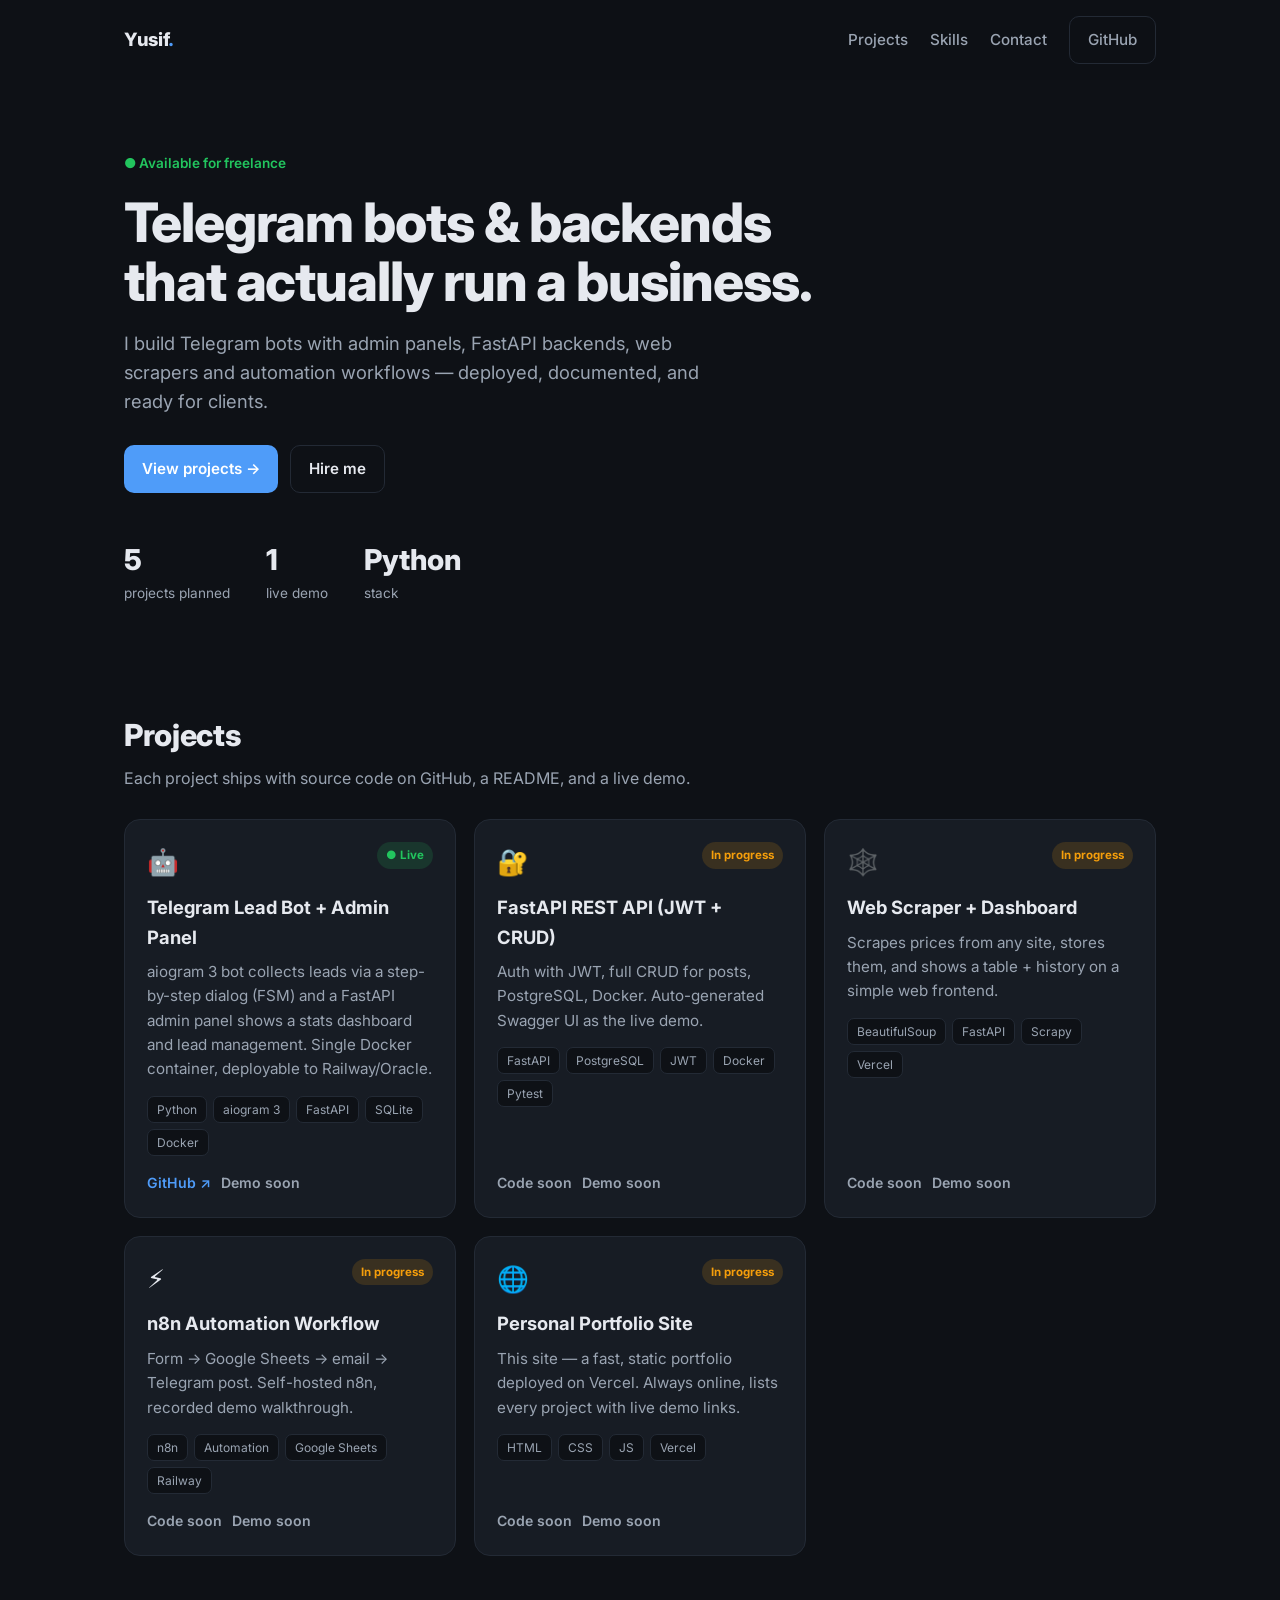
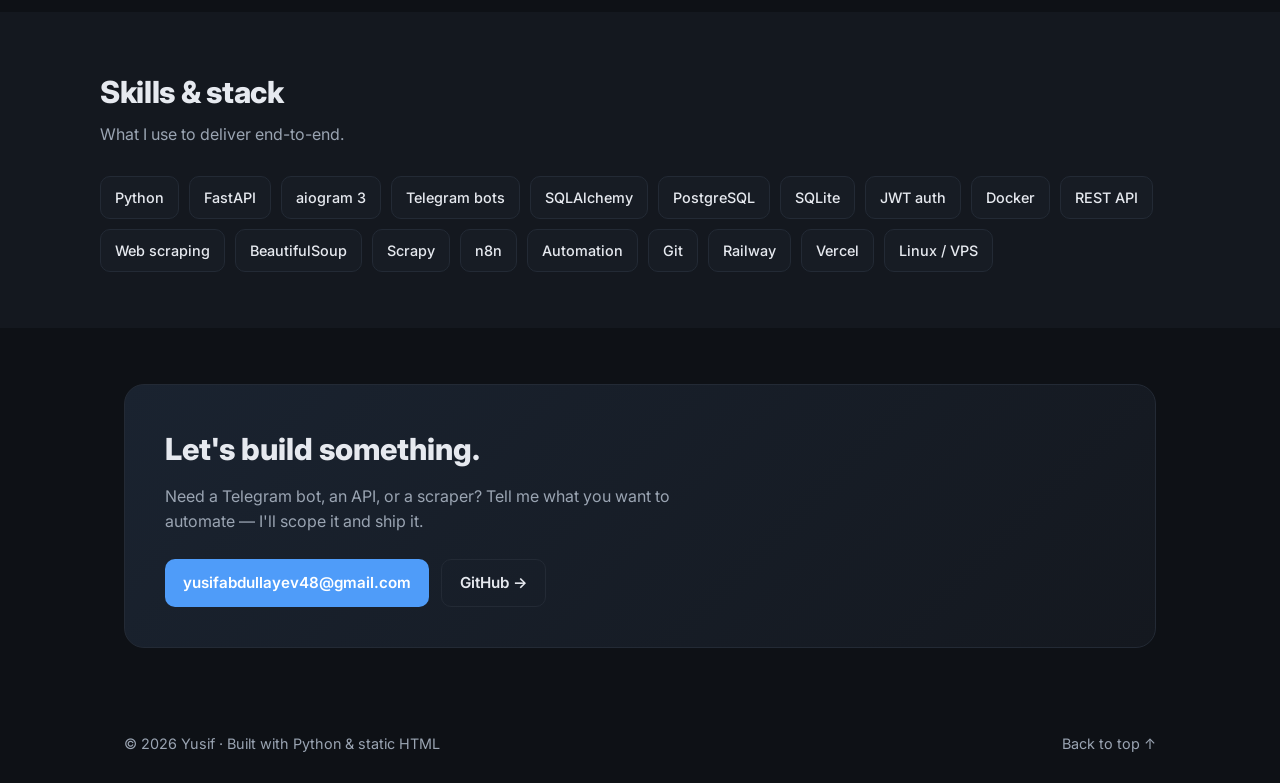
==== index.html @ ccfe53ab "Initial portfolio site — static, Vercel-ready Single-page dark portfolio: hero, projects grid, skill" ====
<!doctype html>
<html lang="ru">
<head>
  <meta charset="utf-8">
  <meta name="viewport" content="width=device-width, initial-scale=1">
  <meta name="description" content="Portfolio — Telegram bots, FastAPI backends, web scrapers, automation. Python developer for hire.">
  <title>Yusif — Python Developer</title>
  <link rel="preconnect" href="https://fonts.googleapis.com">
  <link href="https://fonts.googleapis.com/css2?family=Inter:wght@400;500;600;700;800&display=swap" rel="stylesheet">
  <link rel="stylesheet" href="style.css">
</head>
<body>
  <header class="nav" id="top">
    <a class="nav__brand" href="#top">Yusif<span>.</span></a>
    <nav class="nav__links">
      <a href="#projects">Projects</a>
      <a href="#skills">Skills</a>
      <a href="#contact">Contact</a>
      <a class="btn btn--ghost" href="https://github.com/yusizer" target="_blank" rel="noopener">GitHub</a>
    </nav>
  </header>

  <section class="hero">
    <div class="hero__inner">
      <span class="hero__badge">● Available for freelance</span>
      <h1>Telegram bots &amp; backends<br>that actually run a business.</h1>
      <p class="hero__lead">
        I build Telegram bots with admin panels, FastAPI backends, web scrapers
        and automation workflows — deployed, documented, and ready for clients.
      </p>
      <div class="hero__cta">
        <a class="btn btn--primary" href="#projects">View projects →</a>
        <a class="btn btn--ghost" href="#contact">Hire me</a>
      </div>
      <div class="hero__stats">
        <div><strong id="stat-projects">5</strong><span>projects planned</span></div>
        <div><strong id="stat-live">1</strong><span>live demo</span></div>
        <div><strong>Python</strong><span>stack</span></div>
      </div>
    </div>
  </section>

  <section class="section" id="projects">
    <div class="section__head">
      <h2>Projects</h2>
      <p>Each project ships with source code on GitHub, a README, and a live demo.</p>
    </div>
    <div class="grid" id="project-grid"><!-- rendered by script.js --></div>
  </section>

  <section class="section section--alt" id="skills">
    <div class="section__head">
      <h2>Skills &amp; stack</h2>
      <p>What I use to deliver end-to-end.</p>
    </div>
    <div class="chips" id="skill-chips"></div>
  </section>

  <section class="section" id="contact">
    <div class="contact">
      <h2>Let's build something.</h2>
      <p>Need a Telegram bot, an API, or a scraper? Tell me what you want to automate — I'll scope it and ship it.</p>
      <div class="contact__links">
        <a class="btn btn--primary" href="mailto:yusifabdullayev48@gmail.com">yusifabdullayev48@gmail.com</a>
        <a class="btn btn--ghost" href="https://github.com/yusizer" target="_blank" rel="noopener">GitHub →</a>
      </div>
    </div>
  </section>

  <footer class="footer">
    <span>© <span id="year"></span> Yusif · Built with Python &amp; static HTML</span>
    <a href="#top">Back to top ↑</a>
  </footer>

  <script src="script.js"></script>
</body>
</html>
---- style.css ----
:root {
  --bg: #0e1116;
  --bg-alt: #14181f;
  --card: #171c24;
  --border: #232a35;
  --text: #e6e9ef;
  --muted: #9aa4b2;
  --accent: #4f9cf9;
  --accent-2: #22c55e;
  --warn: #f59e0b;
  --radius: 16px;
  --maxw: 1080px;
}

* { box-sizing: border-box; }

html { scroll-behavior: smooth; }

body {
  margin: 0;
  font-family: "Inter", system-ui, -apple-system, "Segoe UI", sans-serif;
  background: var(--bg);
  color: var(--text);
  line-height: 1.6;
  -webkit-font-smoothing: antialiased;
}

a { color: inherit; text-decoration: none; }

/* ---------- Nav ---------- */
.nav {
  position: sticky; top: 0; z-index: 10;
  display: flex; align-items: center; justify-content: space-between;
  padding: 16px 24px;
  max-width: var(--maxw); margin: 0 auto;
  background: rgba(14, 17, 22, 0.8);
  backdrop-filter: blur(10px);
}
.nav__brand { font-weight: 800; font-size: 1.15rem; letter-spacing: -.02em; }
.nav__brand span { color: var(--accent); }
.nav__links { display: flex; align-items: center; gap: 22px; }
.nav__links a { color: var(--muted); font-size: .95rem; font-weight: 500; }
.nav__links a:hover { color: var(--text); }
@media (max-width: 640px) {
  .nav__links a:not(.btn) { display: none; }
}

/* ---------- Buttons ---------- */
.btn {
  display: inline-flex; align-items: center; gap: 8px;
  padding: 11px 18px; border-radius: 10px; font-weight: 600; font-size: .95rem;
  transition: transform .12s ease, background .2s ease, border-color .2s ease;
}
.btn--primary { background: var(--accent); color: #fff; }
.btn--primary:hover { background: #3b8ae6; transform: translateY(-1px); }
.btn--ghost { border: 1px solid var(--border); color: var(--text); }
.btn--ghost:hover { border-color: var(--accent); }

/* ---------- Hero ---------- */
.hero { padding: 70px 24px 50px; max-width: var(--maxw); margin: 0 auto; }
.hero__badge {
  display: inline-block; font-size: .85rem; color: var(--accent-2);
  font-weight: 600; margin-bottom: 18px;
}
.hero h1 {
  font-size: clamp(2rem, 6vw, 3.4rem); font-weight: 800;
  line-height: 1.08; letter-spacing: -.02em; margin: 0 0 18px;
}
.hero__lead { font-size: 1.15rem; color: var(--muted); max-width: 620px; margin: 0 0 28px; }
.hero__cta { display: flex; gap: 12px; flex-wrap: wrap; margin-bottom: 44px; }
.hero__stats { display: flex; gap: 36px; flex-wrap: wrap; }
.hero__stats div { display: flex; flex-direction: column; }
.hero__stats strong { font-size: 1.8rem; font-weight: 800; }
.hero__stats span { color: var(--muted); font-size: .85rem; }

/* ---------- Sections ---------- */
.section { padding: 56px 24px; max-width: var(--maxw); margin: 0 auto; }
.section--alt { background: var(--bg-alt); max-width: none; }
.section--alt > * { max-width: var(--maxw); margin-left: auto; margin-right: auto; }
.section__head { margin-bottom: 28px; }
.section__head h2 { font-size: 1.9rem; font-weight: 800; margin: 0 0 6px; letter-spacing: -.01em; }
.section__head p { color: var(--muted); margin: 0; }

/* ---------- Project grid ---------- */
.grid { display: grid; grid-template-columns: repeat(auto-fill, minmax(320px, 1fr)); gap: 18px; }
.card {
  background: var(--card); border: 1px solid var(--border); border-radius: var(--radius);
  padding: 22px; display: flex; flex-direction: column; transition: border-color .2s, transform .15s;
}
.card:hover { border-color: #2f3a4a; transform: translateY(-2px); }
.card__top { display: flex; justify-content: space-between; align-items: flex-start; gap: 12px; margin-bottom: 10px; }
.card__emoji { font-size: 1.6rem; }
.badge {
  font-size: .72rem; font-weight: 700; padding: 4px 9px; border-radius: 999px; white-space: nowrap;
}
.badge--live { background: rgba(34,197,94,.15); color: var(--accent-2); }
.badge--wip { background: rgba(245,158,11,.15); color: var(--warn); }
.card h3 { margin: 0 0 8px; font-size: 1.15rem; font-weight: 700; }
.card p { color: var(--muted); font-size: .95rem; margin: 0 0 14px; }
.tags { display: flex; flex-wrap: wrap; gap: 6px; margin-bottom: 16px; }
.tag {
  font-size: .75rem; color: var(--muted); background: #0e1116;
  border: 1px solid var(--border); padding: 3px 9px; border-radius: 7px;
}
.card__links { margin-top: auto; display: flex; gap: 10px; flex-wrap: wrap; }
.card__links a { font-size: .88rem; font-weight: 600; }
.card__links a.muted { color: var(--muted); cursor: default; }
.card__links a.link--accent { color: var(--accent); }
.card__links a.link--accent:hover { color: #3b8ae6; }

/* ---------- Skills chips ---------- */
.chips { display: flex; flex-wrap: wrap; gap: 10px; }
.chip {
  font-size: .9rem; font-weight: 500; color: var(--text);
  background: var(--card); border: 1px solid var(--border);
  padding: 9px 14px; border-radius: 10px;
}

/* ---------- Contact ---------- */
.contact {
  background: linear-gradient(135deg, #1a2330, #14181f);
  border: 1px solid var(--border); border-radius: 20px;
  padding: 40px;
}
.contact h2 { font-size: 1.9rem; font-weight: 800; margin: 0 0 10px; }
.contact p { color: var(--muted); margin: 0 0 24px; max-width: 520px; }
.contact__links { display: flex; gap: 12px; flex-wrap: wrap; }

/* ---------- Footer ---------- */
.footer {
  max-width: var(--maxw); margin: 0 auto;
  padding: 28px 24px; display: flex; justify-content: space-between;
  color: var(--muted); font-size: .9rem; flex-wrap: wrap; gap: 10px;
}
.footer a:hover { color: var(--text); }
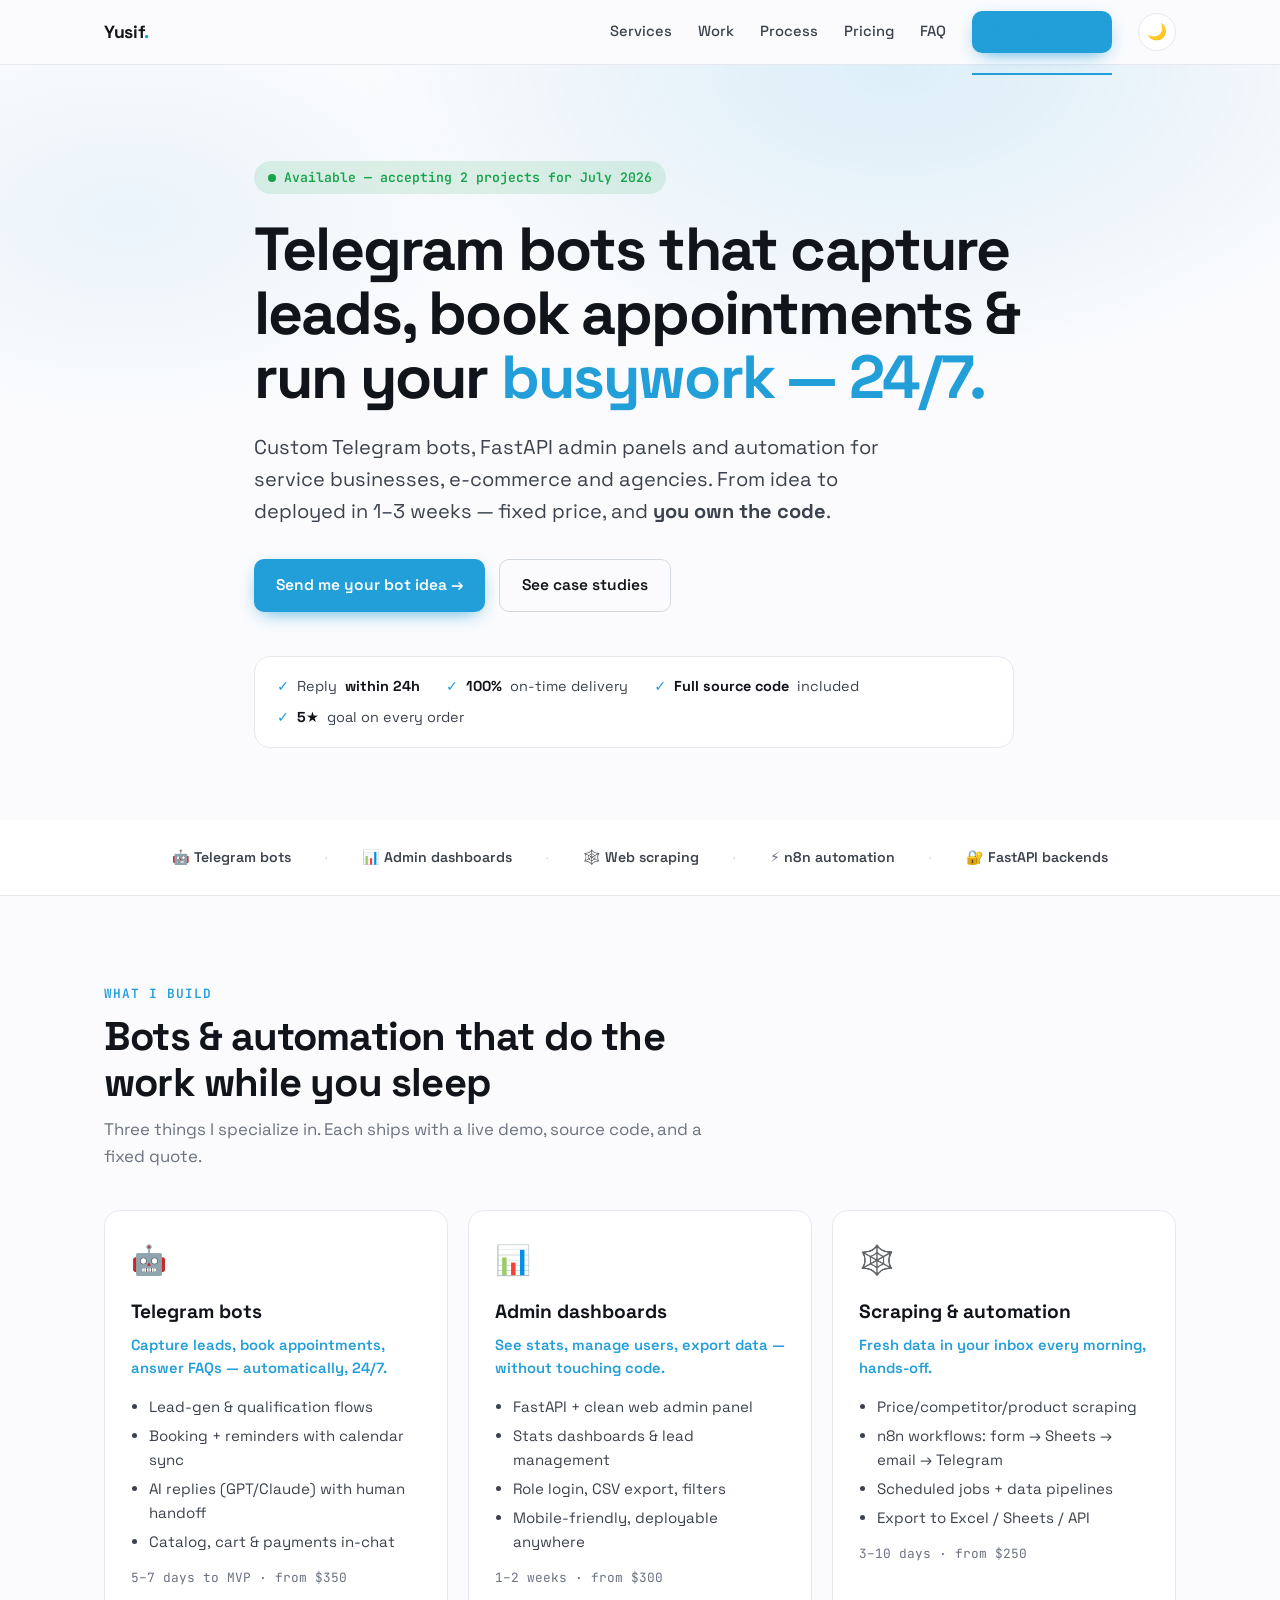
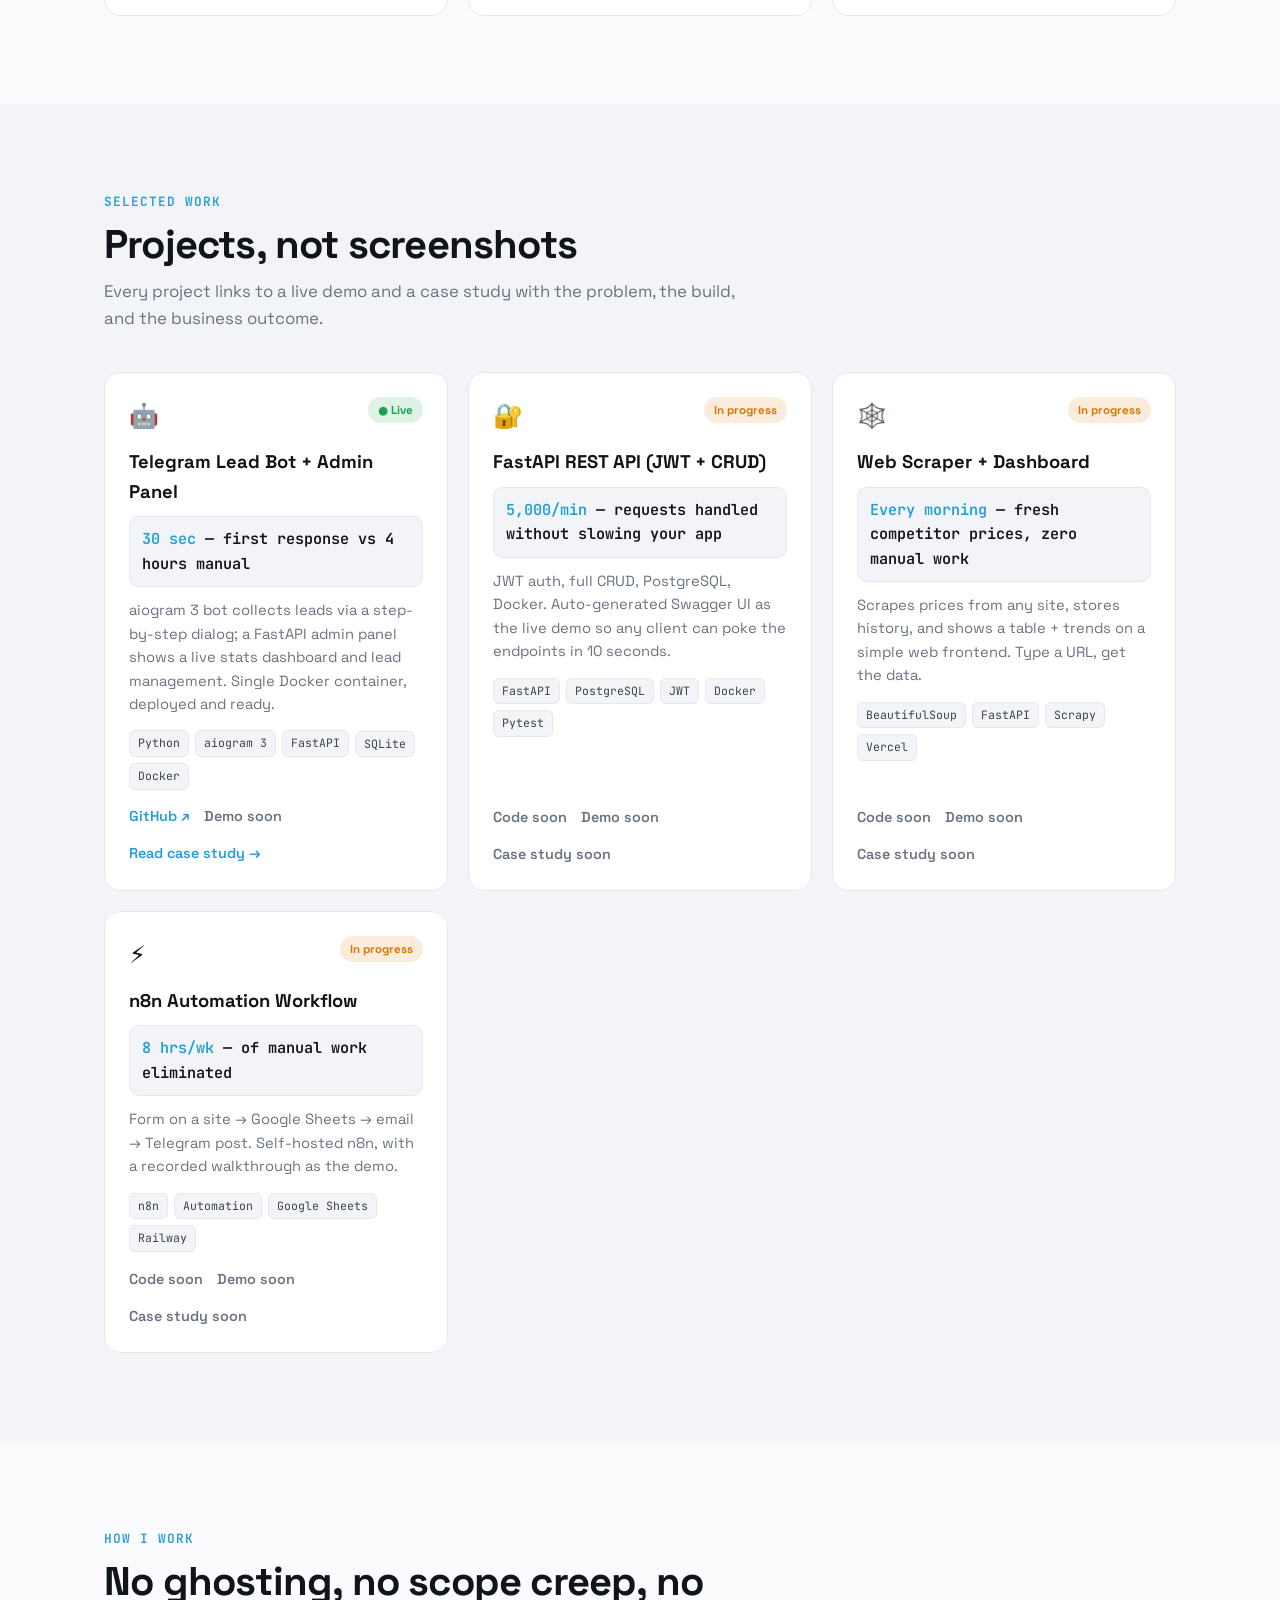
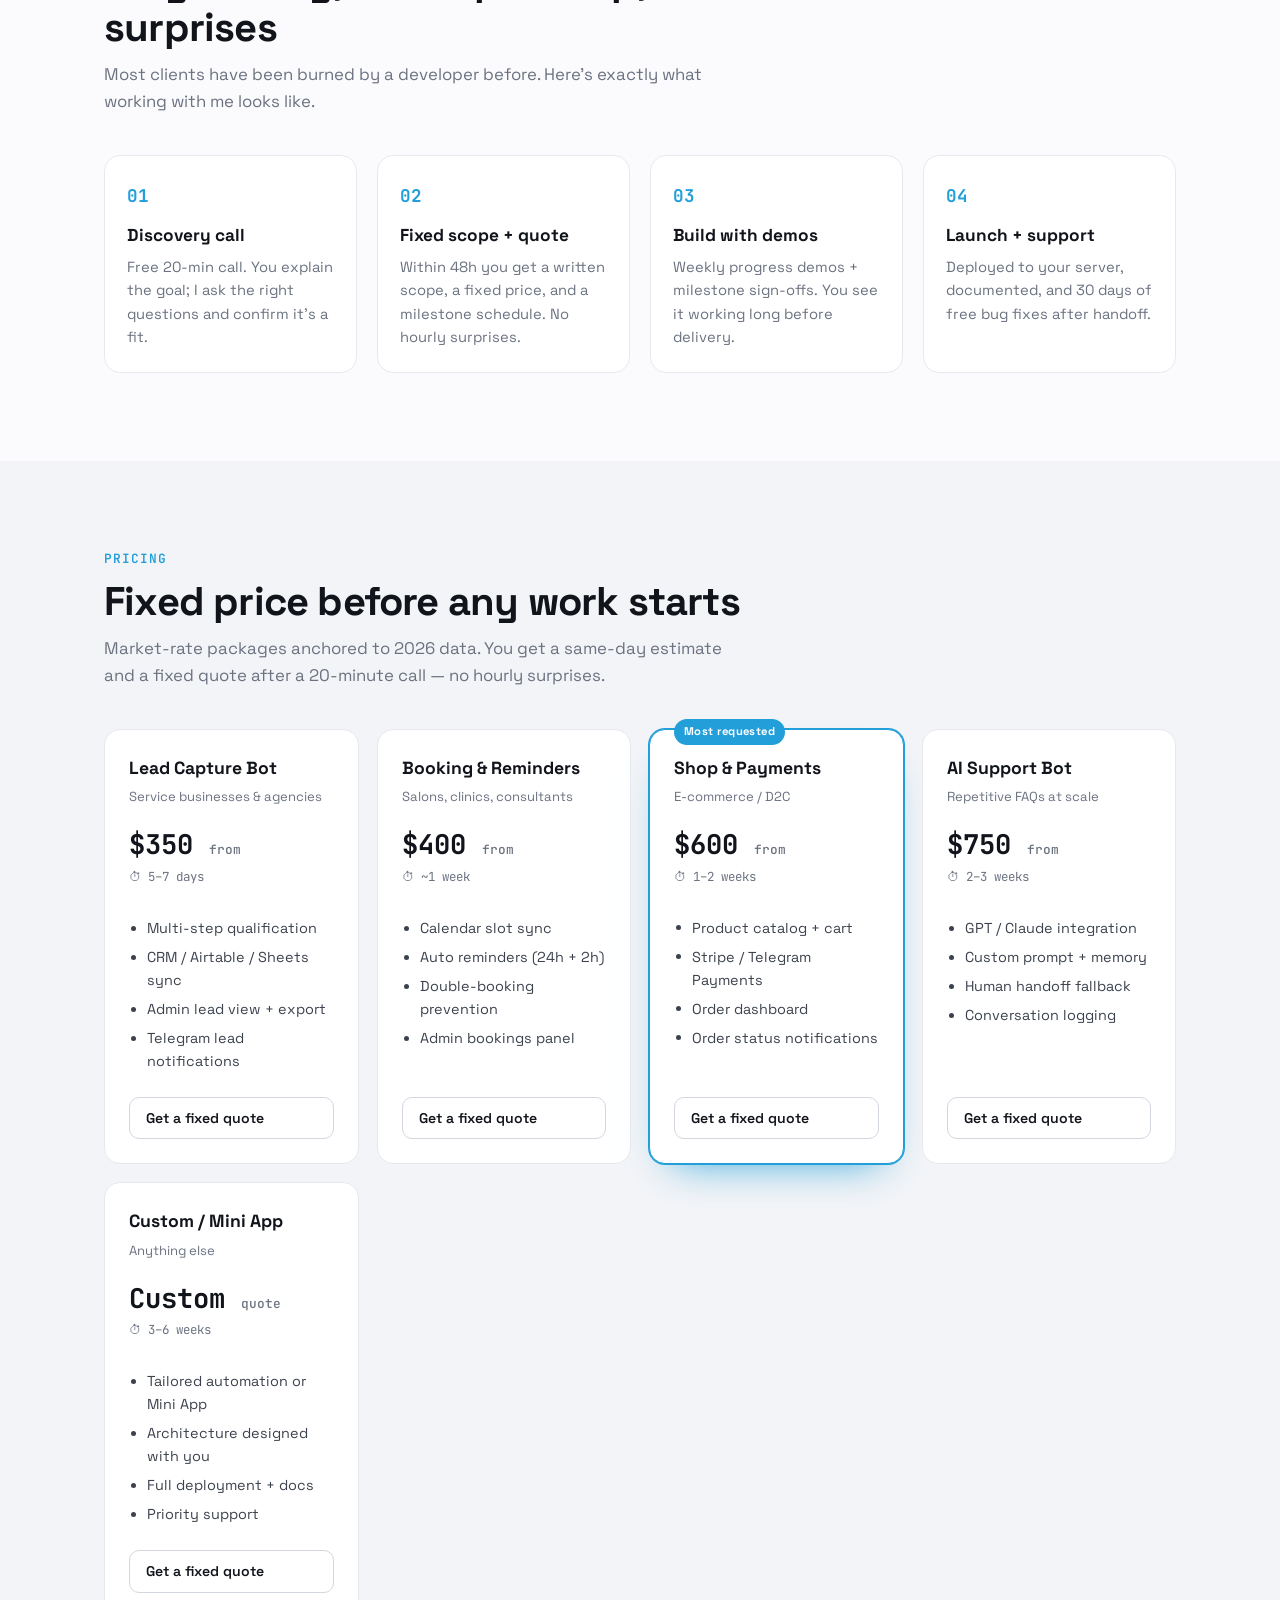
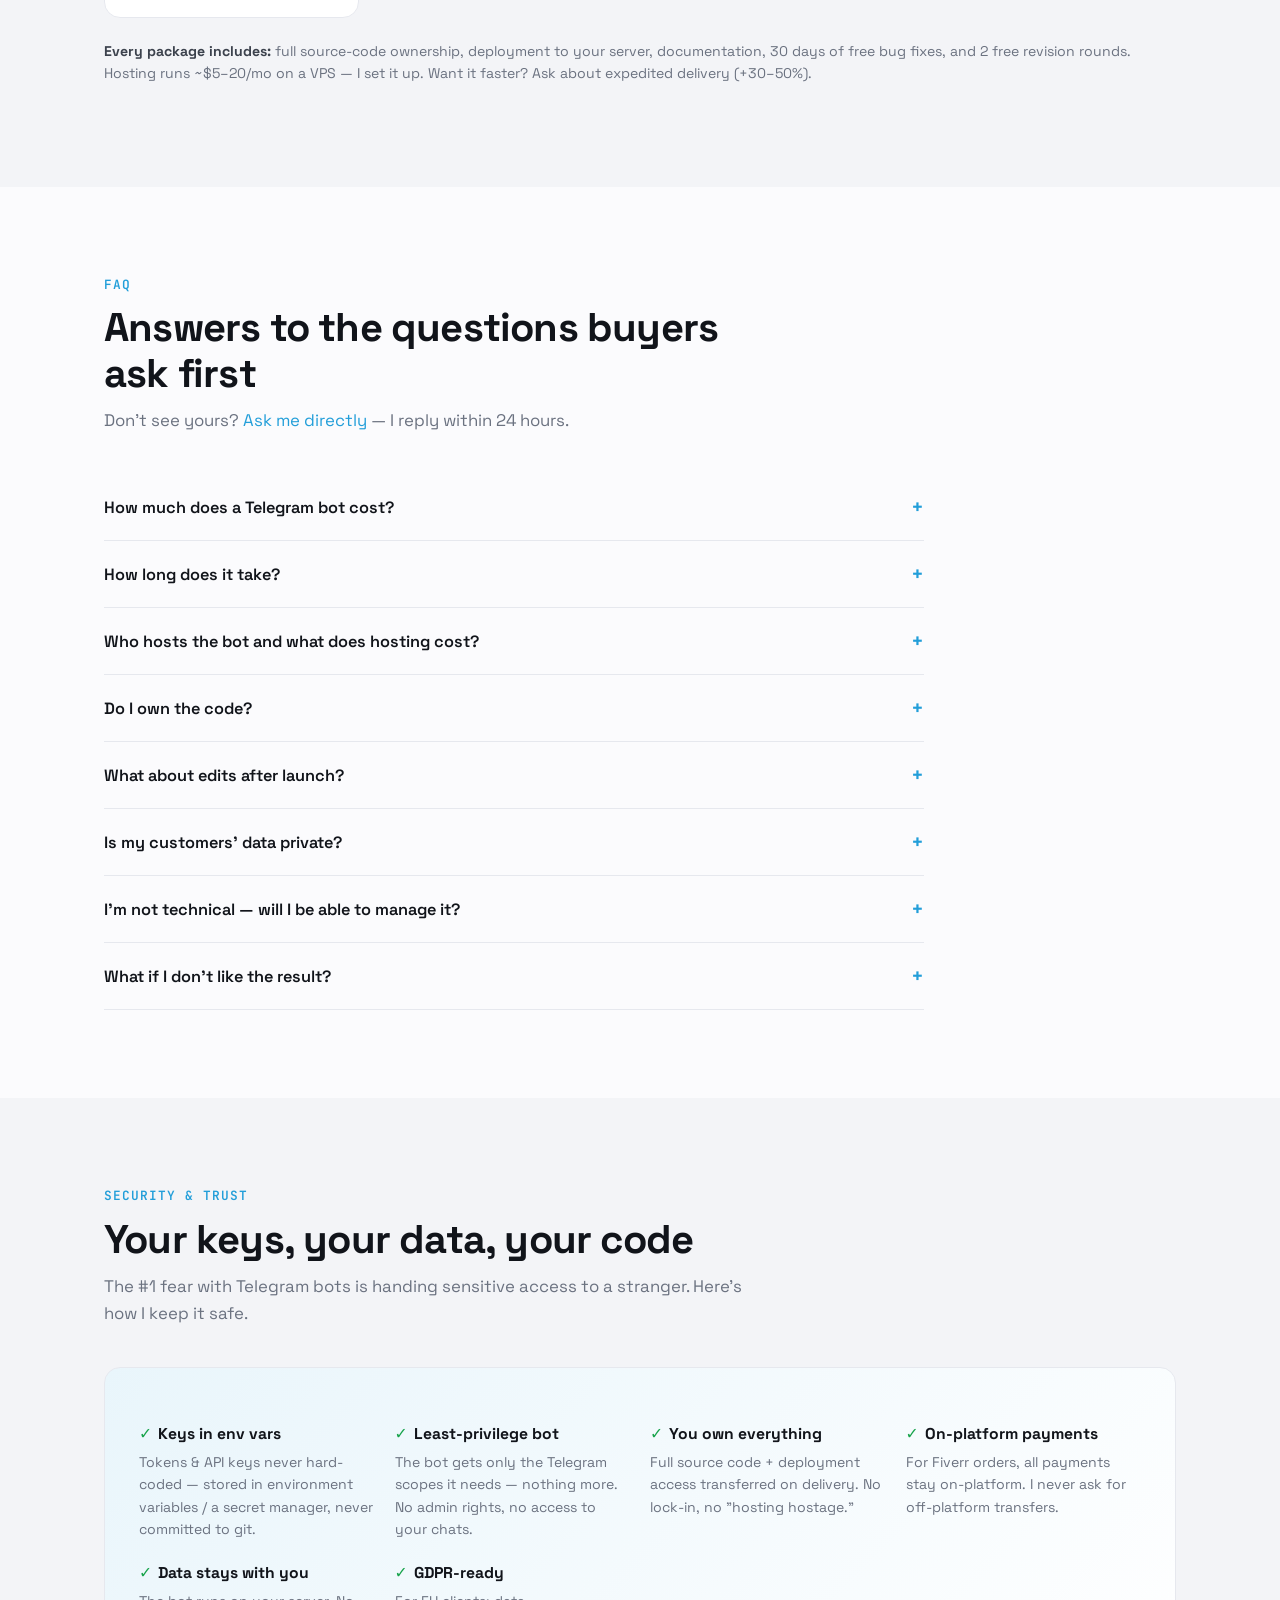
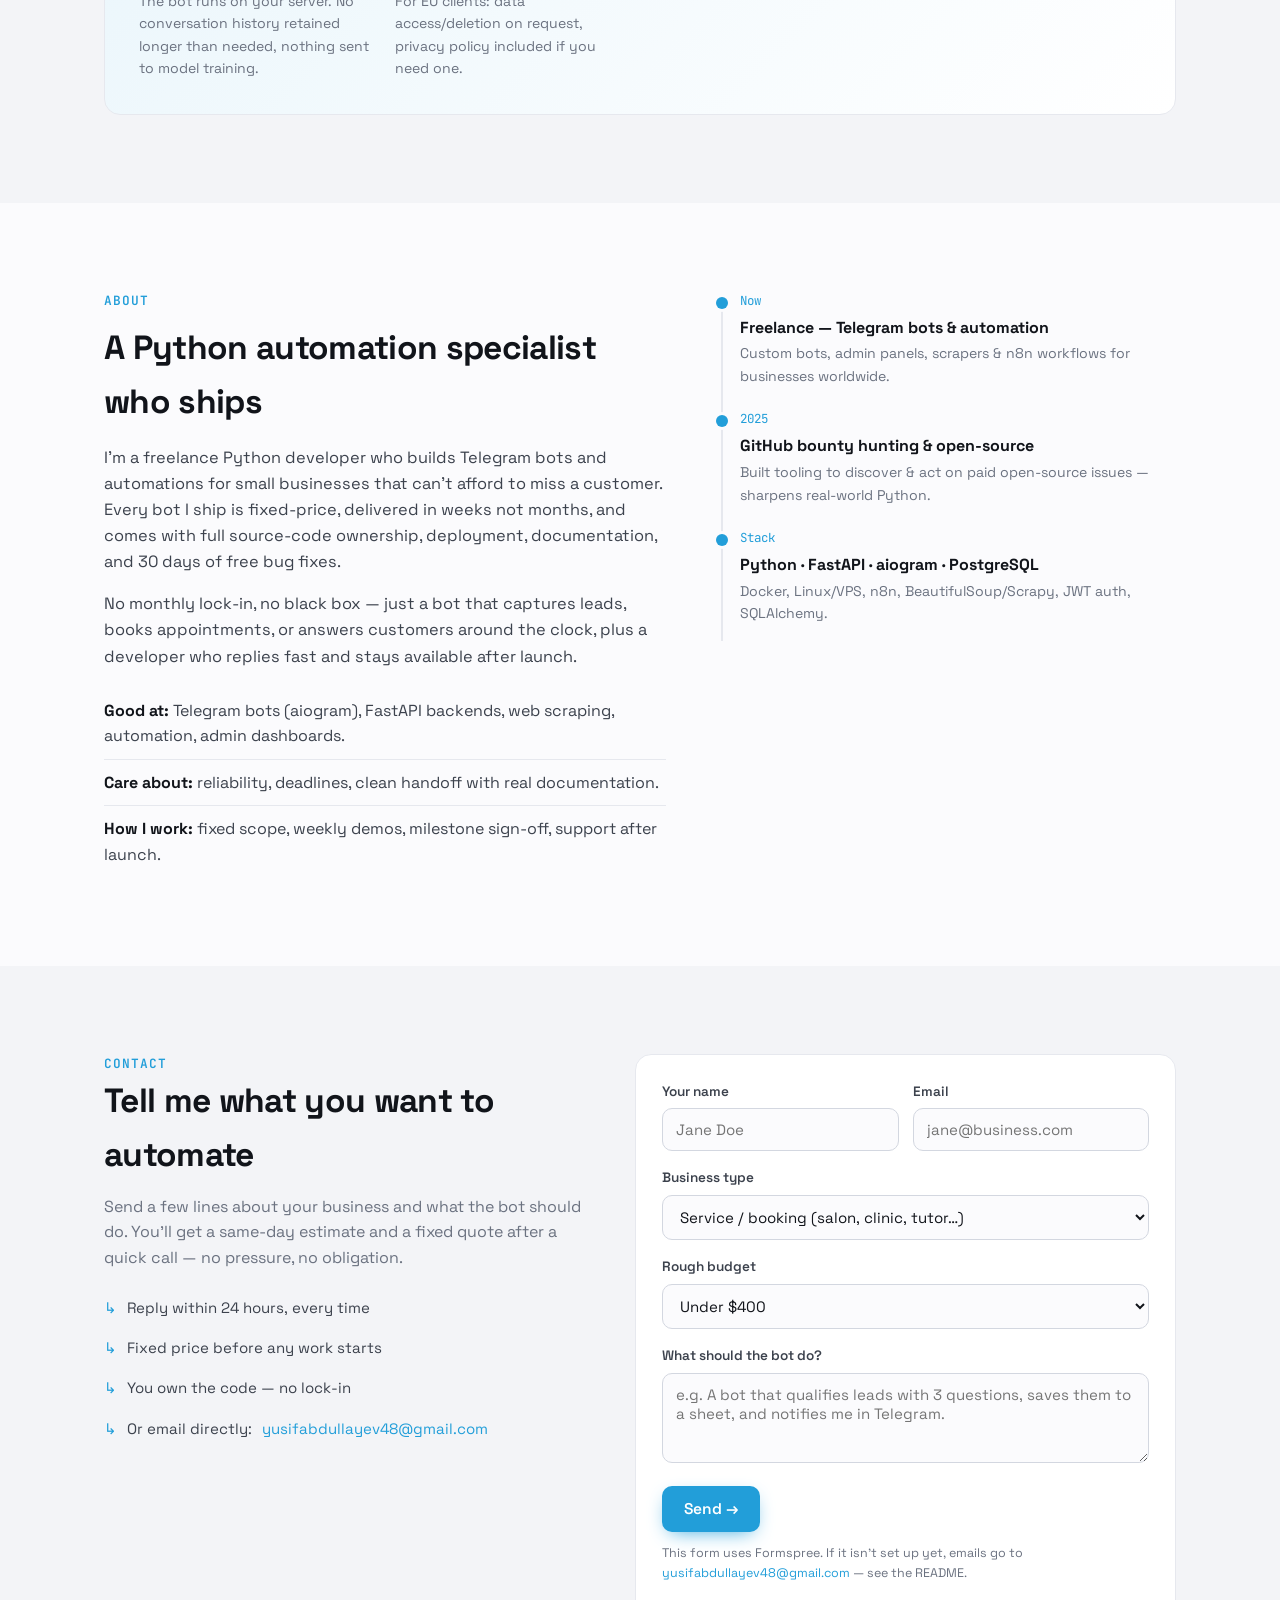
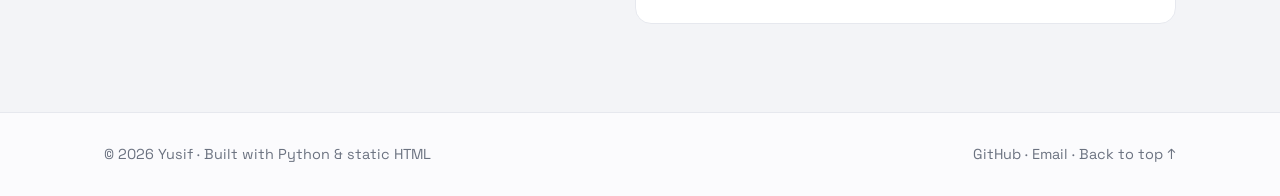
==== commit 471b831e: "Rebuild as conversion-focused portfolio (research-backed) Research synthesis (4 deep web studies via" ====
--- a/index.html
+++ b/index.html
@@ -1,75 +1,269 @@
 <!doctype html>
-<html lang="ru">
+<html lang="ru" data-theme="light">
 <head>
   <meta charset="utf-8">
   <meta name="viewport" content="width=device-width, initial-scale=1">
-  <meta name="description" content="Portfolio — Telegram bots, FastAPI backends, web scrapers, automation. Python developer for hire.">
-  <title>Yusif — Python Developer</title>
+  <meta name="description" content="Telegram bots that capture leads, book appointments and run your busywork 24/7. Custom bots, FastAPI admin panels, web scraping & automation for businesses. Fixed price, you own the code.">
+  <title>Yusif — Telegram Bots & Python Automation for Businesses</title>
   <link rel="preconnect" href="https://fonts.googleapis.com">
-  <link href="https://fonts.googleapis.com/css2?family=Inter:wght@400;500;600;700;800&display=swap" rel="stylesheet">
+  <link rel="preconnect" href="https://fonts.gstatic.com" crossorigin>
+  <link href="https://fonts.googleapis.com/css2?family=Space+Grotesk:wght@400;500;600;700&family=JetBrains+Mono:wght@400;500;600&display=swap" rel="stylesheet">
   <link rel="stylesheet" href="style.css">
 </head>
 <body>
-  <header class="nav" id="top">
-    <a class="nav__brand" href="#top">Yusif<span>.</span></a>
-    <nav class="nav__links">
-      <a href="#projects">Projects</a>
-      <a href="#skills">Skills</a>
-      <a href="#contact">Contact</a>
-      <a class="btn btn--ghost" href="https://github.com/yusizer" target="_blank" rel="noopener">GitHub</a>
-    </nav>
+
+  <!-- ============ NAV ============ -->
+  <header class="nav">
+    <div class="container nav__inner">
+      <a class="nav__brand" href="#top">Yusif<span>.</span></a>
+      <nav class="nav__links">
+        <a href="#services">Services</a>
+        <a href="#work">Work</a>
+        <a href="#process">Process</a>
+        <a href="#pricing">Pricing</a>
+        <a href="#faq">FAQ</a>
+        <a class="btn btn--primary btn--sm" href="#contact">Send your idea</a>
+        <button class="theme-toggle" id="theme-toggle" aria-label="Toggle theme">🌙</button>
+      </nav>
+    </div>
   </header>
 
-  <section class="hero">
-    <div class="hero__inner">
-      <span class="hero__badge">● Available for freelance</span>
-      <h1>Telegram bots &amp; backends<br>that actually run a business.</h1>
-      <p class="hero__lead">
-        I build Telegram bots with admin panels, FastAPI backends, web scrapers
-        and automation workflows — deployed, documented, and ready for clients.
+  <!-- ============ HERO ============ -->
+  <section class="hero" id="top">
+    <div class="hero__bg"></div>
+    <div class="container hero__inner">
+      <span class="hero__badge reveal"><span class="dot"></span> Available — accepting 2 projects for July 2026</span>
+      <h1 class="reveal d1">Telegram bots that capture leads, book appointments &amp; run your <span class="accent">busywork — 24/7.</span></h1>
+      <p class="hero__lead reveal d2">
+        Custom Telegram bots, FastAPI admin panels and automation for service businesses,
+        e-commerce and agencies. From idea to deployed in 1–3 weeks — fixed price,
+        and <b>you own the code</b>.
       </p>
-      <div class="hero__cta">
-        <a class="btn btn--primary" href="#projects">View projects →</a>
-        <a class="btn btn--ghost" href="#contact">Hire me</a>
-      </div>
-      <div class="hero__stats">
-        <div><strong id="stat-projects">5</strong><span>projects planned</span></div>
-        <div><strong id="stat-live">1</strong><span>live demo</span></div>
-        <div><strong>Python</strong><span>stack</span></div>
-      </div>
-    </div>
-  </section>
-
-  <section class="section" id="projects">
-    <div class="section__head">
-      <h2>Projects</h2>
-      <p>Each project ships with source code on GitHub, a README, and a live demo.</p>
-    </div>
-    <div class="grid" id="project-grid"><!-- rendered by script.js --></div>
-  </section>
-
-  <section class="section section--alt" id="skills">
-    <div class="section__head">
-      <h2>Skills &amp; stack</h2>
-      <p>What I use to deliver end-to-end.</p>
-    </div>
-    <div class="chips" id="skill-chips"></div>
-  </section>
-
-  <section class="section" id="contact">
-    <div class="contact">
-      <h2>Let's build something.</h2>
-      <p>Need a Telegram bot, an API, or a scraper? Tell me what you want to automate — I'll scope it and ship it.</p>
-      <div class="contact__links">
-        <a class="btn btn--primary" href="mailto:yusifabdullayev48@gmail.com">yusifabdullayev48@gmail.com</a>
-        <a class="btn btn--ghost" href="https://github.com/yusizer" target="_blank" rel="noopener">GitHub →</a>
-      </div>
-    </div>
-  </section>
-
+      <div class="hero__cta reveal d3">
+        <a class="btn btn--primary" href="#contact">Send me your bot idea →</a>
+        <a class="btn btn--ghost" href="#work">See case studies</a>
+      </div>
+      <div class="statsbar reveal d4" id="statsbar">
+        <div class="statsbar__item"><span class="ic">✓</span> Reply <strong>within 24h</strong></div>
+        <div class="statsbar__item"><span class="ic">✓</span> <strong>100%</strong> on-time delivery</div>
+        <div class="statsbar__item"><span class="ic">✓</span> <strong>Full source code</strong> included</div>
+        <div class="statsbar__item"><span class="ic">✓</span> <strong>5★</strong> goal on every order</div>
+      </div>
+    </div>
+  </section>
+
+  <!-- ============ TRUST STRIP ============ -->
+  <section class="trust">
+    <div class="container trust__inner">
+      <span>🤖 <b>Telegram bots</b></span><span class="trust__sep">·</span>
+      <span>📊 <b>Admin dashboards</b></span><span class="trust__sep">·</span>
+      <span>🕸️ <b>Web scraping</b></span><span class="trust__sep">·</span>
+      <span>⚡ <b>n8n automation</b></span><span class="trust__sep">·</span>
+      <span>🔐 <b>FastAPI backends</b></span>
+    </div>
+  </section>
+
+  <!-- ============ SERVICES ============ -->
+  <section class="section" id="services">
+    <div class="container">
+      <div class="section__head reveal">
+        <div class="section__tag">What I build</div>
+        <h2>Bots &amp; automation that do the work while you sleep</h2>
+        <p>Three things I specialize in. Each ships with a live demo, source code, and a fixed quote.</p>
+      </div>
+      <div class="grid-3" id="services-grid"></div>
+    </div>
+  </section>
+
+  <!-- ============ WORK / CASE STUDIES ============ -->
+  <section class="section section--soft" id="work">
+    <div class="container">
+      <div class="section__head reveal">
+        <div class="section__tag">Selected work</div>
+        <h2>Projects, not screenshots</h2>
+        <p>Every project links to a live demo and a case study with the problem, the build, and the business outcome.</p>
+      </div>
+      <div class="projects-grid" id="projects-grid"></div>
+    </div>
+  </section>
+
+  <!-- ============ PROCESS ============ -->
+  <section class="section" id="process">
+    <div class="container">
+      <div class="section__head reveal">
+        <div class="section__tag">How I work</div>
+        <h2>No ghosting, no scope creep, no surprises</h2>
+        <p>Most clients have been burned by a developer before. Here's exactly what working with me looks like.</p>
+      </div>
+      <div class="process" id="process-grid"></div>
+    </div>
+  </section>
+
+  <!-- ============ PRICING ============ -->
+  <section class="section section--soft" id="pricing">
+    <div class="container">
+      <div class="section__head reveal">
+        <div class="section__tag">Pricing</div>
+        <h2>Fixed price before any work starts</h2>
+        <p>Market-rate packages anchored to 2026 data. You get a same-day estimate and a fixed quote after a 20-minute call — no hourly surprises.</p>
+      </div>
+      <div class="price-grid" id="price-grid"></div>
+      <p class="price-note reveal">
+        <b>Every package includes:</b> full source-code ownership, deployment to your server, documentation,
+        30 days of free bug fixes, and 2 free revision rounds. Hosting runs ~$5–20/mo on a VPS — I set it up.
+        Want it faster? Ask about expedited delivery (+30–50%).
+      </p>
+    </div>
+  </section>
+
+  <!-- ============ FAQ ============ -->
+  <section class="section" id="faq">
+    <div class="container">
+      <div class="section__head reveal">
+        <div class="section__tag">FAQ</div>
+        <h2>Answers to the questions buyers ask first</h2>
+        <p>Don't see yours? <a class="link--accent" href="#contact">Ask me directly</a> — I reply within 24 hours.</p>
+      </div>
+      <div class="faq" id="faq-list"></div>
+    </div>
+  </section>
+
+  <!-- ============ SECURITY ============ -->
+  <section class="section section--soft" id="security">
+    <div class="container">
+      <div class="section__head reveal">
+        <div class="section__tag">Security &amp; trust</div>
+        <h2>Your keys, your data, your code</h2>
+        <p>The #1 fear with Telegram bots is handing sensitive access to a stranger. Here's how I keep it safe.</p>
+      </div>
+      <div class="security reveal">
+        <div class="security__grid">
+          <div class="security__item"><h4><span class="ic">✓</span>Keys in env vars</h4><p>Tokens &amp; API keys never hard-coded — stored in environment variables / a secret manager, never committed to git.</p></div>
+          <div class="security__item"><h4><span class="ic">✓</span>Least-privilege bot</h4><p>The bot gets only the Telegram scopes it needs — nothing more. No admin rights, no access to your chats.</p></div>
+          <div class="security__item"><h4><span class="ic">✓</span>You own everything</h4><p>Full source code + deployment access transferred on delivery. No lock-in, no "hosting hostage."</p></div>
+          <div class="security__item"><h4><span class="ic">✓</span>On-platform payments</h4><p>For Fiverr orders, all payments stay on-platform. I never ask for off-platform transfers.</p></div>
+          <div class="security__item"><h4><span class="ic">✓</span>Data stays with you</h4><p>The bot runs on your server. No conversation history retained longer than needed, nothing sent to model training.</p></div>
+          <div class="security__item"><h4><span class="ic">✓</span>GDPR-ready</h4><p>For EU clients: data access/deletion on request, privacy policy included if you need one.</p></div>
+        </div>
+      </div>
+    </div>
+  </section>
+
+  <!-- ============ ABOUT ============ -->
+  <section class="section" id="about">
+    <div class="container about">
+      <div class="about__copy reveal">
+        <div class="section__tag">About</div>
+        <h2 style="font-size:clamp(1.6rem,3vw,2.1rem);font-weight:700;margin:10px 0 16px;letter-spacing:-.02em;">A Python automation specialist who ships</h2>
+        <p>
+          I'm a freelance Python developer who builds Telegram bots and automations for small
+          businesses that can't afford to miss a customer. Every bot I ship is fixed-price, delivered
+          in weeks not months, and comes with full source-code ownership, deployment, documentation,
+          and 30 days of free bug fixes.
+        </p>
+        <p>
+          No monthly lock-in, no black box — just a bot that captures leads, books appointments, or
+          answers customers around the clock, plus a developer who replies fast and stays available
+          after launch.
+        </p>
+        <ul class="about__bullets">
+          <li><b>Good at:</b> Telegram bots (aiogram), FastAPI backends, web scraping, automation, admin dashboards.</li>
+          <li><b>Care about:</b> reliability, deadlines, clean handoff with real documentation.</li>
+          <li><b>How I work:</b> fixed scope, weekly demos, milestone sign-off, support after launch.</li>
+        </ul>
+      </div>
+      <div class="reveal d2">
+        <div class="timeline">
+          <div class="timeline__item">
+            <div class="timeline__when">Now</div>
+            <h4>Freelance — Telegram bots &amp; automation</h4>
+            <p>Custom bots, admin panels, scrapers &amp; n8n workflows for businesses worldwide.</p>
+          </div>
+          <div class="timeline__item">
+            <div class="timeline__when">2025</div>
+            <h4>GitHub bounty hunting &amp; open-source</h4>
+            <p>Built tooling to discover &amp; act on paid open-source issues — sharpens real-world Python.</p>
+          </div>
+          <div class="timeline__item">
+            <div class="timeline__when">Stack</div>
+            <h4>Python · FastAPI · aiogram · PostgreSQL</h4>
+            <p>Docker, Linux/VPS, n8n, BeautifulSoup/Scrapy, JWT auth, SQLAlchemy.</p>
+          </div>
+        </div>
+      </div>
+    </div>
+  </section>
+
+  <!-- ============ CONTACT ============ -->
+  <section class="section section--soft" id="contact">
+    <div class="container contact">
+      <div class="contact__copy reveal">
+        <div class="section__tag">Contact</div>
+        <h2>Tell me what you want to automate</h2>
+        <p>Send a few lines about your business and what the bot should do. You'll get a same-day estimate and a fixed quote after a quick call — no pressure, no obligation.</p>
+        <ul class="contact__points">
+          <li><span class="ic">↳</span> Reply within 24 hours, every time</li>
+          <li><span class="ic">↳</span> Fixed price before any work starts</li>
+          <li><span class="ic">↳</span> You own the code — no lock-in</li>
+          <li><span class="ic">↳</span> Or email directly: <a class="link--accent" href="mailto:yusifabdullayev48@gmail.com">yusifabdullayev48@gmail.com</a></li>
+        </ul>
+      </div>
+      <form class="form reveal d2" id="contact-form">
+        <input type="hidden" name="_subject" value="New bot inquiry from portfolio">
+        <div class="form__grid">
+          <div class="form__row">
+            <label for="f-name">Your name</label>
+            <input id="f-name" name="name" type="text" required placeholder="Jane Doe">
+          </div>
+          <div class="form__row">
+            <label for="f-email">Email</label>
+            <input id="f-email" name="email" type="email" required placeholder="jane@business.com">
+          </div>
+        </div>
+        <div class="form__row">
+          <label for="f-type">Business type</label>
+          <select id="f-type" name="business_type">
+            <option>Service / booking (salon, clinic, tutor…)</option>
+            <option>E-commerce / D2C</option>
+            <option>Agency / lead generation</option>
+            <option>SaaS / startup</option>
+            <option>Other</option>
+          </select>
+        </div>
+        <div class="form__row">
+          <label for="f-budget">Rough budget</label>
+          <select id="f-budget" name="budget">
+            <option>Under $400</option>
+            <option>$400 – $750</option>
+            <option>$750 – $1,500</option>
+            <option>$1,500+</option>
+            <option>Not sure yet</option>
+          </select>
+        </div>
+        <div class="form__row">
+          <label for="f-idea">What should the bot do?</label>
+          <textarea id="f-idea" name="idea" required placeholder="e.g. A bot that qualifies leads with 3 questions, saves them to a sheet, and notifies me in Telegram."></textarea>
+        </div>
+        <button class="btn btn--primary" type="submit" id="form-submit">Send →</button>
+        <div class="form__msg" id="form-msg"></div>
+        <p class="form__note">
+          This form uses Formspree. If it isn't set up yet, emails go to
+          <a href="mailto:yusifabdullayev48@gmail.com">yusifabdullayev48@gmail.com</a> — see the README.
+        </p>
+      </form>
+    </div>
+  </section>
+
+  <!-- ============ FOOTER ============ -->
   <footer class="footer">
-    <span>© <span id="year"></span> Yusif · Built with Python &amp; static HTML</span>
-    <a href="#top">Back to top ↑</a>
+    <div class="container footer__inner">
+      <span>© <span id="year"></span> Yusif · Built with Python &amp; static HTML</span>
+      <span>
+        <a href="https://github.com/yusizer" target="_blank" rel="noopener">GitHub</a> ·
+        <a href="mailto:yusifabdullayev48@gmail.com">Email</a> ·
+        <a href="#top">Back to top ↑</a>
+      </span>
+    </div>
   </footer>
 
   <script src="script.js"></script>
--- a/style.css
+++ b/style.css
@@ -1,135 +1,364 @@
+/* ============================================================
+   Portfolio — design system
+   Fonts: Space Grotesk (display) + JetBrains Mono (accents)
+   Accent: Telegram blue. Light default + dark toggle.
+   ============================================================ */
+
 :root {
-  --bg: #0e1116;
-  --bg-alt: #14181f;
-  --card: #171c24;
-  --border: #232a35;
+  --accent: #229ED9;
+  --accent-2: #1c7cb0;
+  --good: #16a34a;
+  --warn: #d97706;
+
+  --maxw: 1120px;
+  --radius: 16px;
+  --radius-sm: 10px;
+
+  --font-display: "Space Grotesk", system-ui, sans-serif;
+  --font-mono: "JetBrains Mono", ui-monospace, "SFMono-Regular", monospace;
+
+  --ease: cubic-bezier(.22, 1, .36, 1);
+}
+
+/* Light theme (default) */
+:root,
+[data-theme="light"] {
+  --bg: #fbfbfd;
+  --bg-soft: #f3f4f7;
+  --bg-elev: #ffffff;
+  --border: #e6e8ee;
+  --border-strong: #d3d7e0;
+  --text: #11141a;
+  --text-soft: #3c424d;
+  --muted: #6b7280;
+  --hero-glow: rgba(34, 158, 217, .14);
+  --card-glow: rgba(17, 20, 26, .04);
+}
+
+/* Dark theme */
+[data-theme="dark"] {
+  --bg: #0d1117;
+  --bg-soft: #131822;
+  --bg-elev: #161c27;
+  --border: #232b39;
+  --border-strong: #2f3a4d;
   --text: #e6e9ef;
-  --muted: #9aa4b2;
-  --accent: #4f9cf9;
-  --accent-2: #22c55e;
-  --warn: #f59e0b;
-  --radius: 16px;
-  --maxw: 1080px;
+  --text-soft: #c2c8d2;
+  --muted: #8b94a3;
+  --hero-glow: rgba(34, 158, 217, .22);
+  --card-glow: rgba(0, 0, 0, .25);
 }
 
 * { box-sizing: border-box; }
-
 html { scroll-behavior: smooth; }
 
 body {
   margin: 0;
-  font-family: "Inter", system-ui, -apple-system, "Segoe UI", sans-serif;
+  font-family: var(--font-display);
   background: var(--bg);
   color: var(--text);
   line-height: 1.6;
   -webkit-font-smoothing: antialiased;
+  transition: background .3s var(--ease), color .3s var(--ease);
 }
 
 a { color: inherit; text-decoration: none; }
-
-/* ---------- Nav ---------- */
-.nav {
-  position: sticky; top: 0; z-index: 10;
-  display: flex; align-items: center; justify-content: space-between;
-  padding: 16px 24px;
-  max-width: var(--maxw); margin: 0 auto;
-  background: rgba(14, 17, 22, 0.8);
-  backdrop-filter: blur(10px);
-}
-.nav__brand { font-weight: 800; font-size: 1.15rem; letter-spacing: -.02em; }
-.nav__brand span { color: var(--accent); }
-.nav__links { display: flex; align-items: center; gap: 22px; }
-.nav__links a { color: var(--muted); font-size: .95rem; font-weight: 500; }
-.nav__links a:hover { color: var(--text); }
-@media (max-width: 640px) {
-  .nav__links a:not(.btn) { display: none; }
-}
+.mono { font-family: var(--font-mono); }
+
+/* ---------- Layout ---------- */
+.container { max-width: var(--maxw); margin: 0 auto; padding: 0 24px; }
+.section { padding: 88px 0; }
+.section--soft { background: var(--bg-soft); }
+.section__head { max-width: 640px; margin-bottom: 40px; }
+.section__tag {
+  font-family: var(--font-mono); font-size: .8rem; color: var(--accent);
+  letter-spacing: .08em; text-transform: uppercase; font-weight: 600;
+}
+.section__head h2 {
+  font-size: clamp(1.7rem, 3.5vw, 2.5rem); font-weight: 700;
+  margin: 10px 0 10px; letter-spacing: -.02em; line-height: 1.15;
+}
+.section__head p { color: var(--muted); margin: 0; font-size: 1.05rem; }
 
 /* ---------- Buttons ---------- */
 .btn {
   display: inline-flex; align-items: center; gap: 8px;
-  padding: 11px 18px; border-radius: 10px; font-weight: 600; font-size: .95rem;
-  transition: transform .12s ease, background .2s ease, border-color .2s ease;
-}
-.btn--primary { background: var(--accent); color: #fff; }
-.btn--primary:hover { background: #3b8ae6; transform: translateY(-1px); }
-.btn--ghost { border: 1px solid var(--border); color: var(--text); }
-.btn--ghost:hover { border-color: var(--accent); }
+  padding: 13px 22px; border-radius: var(--radius-sm);
+  font-weight: 600; font-size: .97rem; cursor: pointer; border: none;
+  transition: transform .15s var(--ease), background .2s, border-color .2s, box-shadow .2s;
+  font-family: var(--font-display);
+}
+.btn--primary { background: var(--accent); color: #fff; box-shadow: 0 6px 20px -8px var(--accent); }
+.btn--primary:hover { background: var(--accent-2); transform: translateY(-2px); }
+.btn--ghost { background: transparent; color: var(--text); border: 1px solid var(--border-strong); }
+.btn--ghost:hover { border-color: var(--accent); color: var(--accent); transform: translateY(-2px); }
+.btn--sm { padding: 9px 16px; font-size: .88rem; }
+
+/* ---------- Nav ---------- */
+.nav {
+  position: sticky; top: 0; z-index: 50;
+  background: color-mix(in srgb, var(--bg) 82%, transparent);
+  backdrop-filter: blur(12px); -webkit-backdrop-filter: blur(12px);
+  border-bottom: 1px solid var(--border);
+}
+.nav__inner { display: flex; align-items: center; justify-content: space-between; height: 64px; }
+.nav__brand { font-weight: 700; font-size: 1.1rem; letter-spacing: -.02em; }
+.nav__brand span { color: var(--accent); }
+.nav__links { display: flex; align-items: center; gap: 26px; }
+.nav__links a {
+  color: var(--text-soft); font-size: .92rem; font-weight: 500; position: relative;
+  transition: color .2s;
+}
+.nav__links a:hover { color: var(--text); }
+.nav__links a.active { color: var(--accent); }
+.nav__links a.active::after {
+  content: ""; position: absolute; left: 0; right: 0; bottom: -22px; height: 2px; background: var(--accent);
+}
+.theme-toggle {
+  background: var(--bg-elev); border: 1px solid var(--border); border-radius: 999px;
+  width: 38px; height: 38px; cursor: pointer; font-size: 1rem; color: var(--text);
+  display: inline-flex; align-items: center; justify-content: center; transition: border-color .2s;
+}
+.theme-toggle:hover { border-color: var(--accent); }
+@media (max-width: 720px) {
+  .nav__links a:not(.btn):not(.theme-toggle) { display: none; }
+}
 
 /* ---------- Hero ---------- */
-.hero { padding: 70px 24px 50px; max-width: var(--maxw); margin: 0 auto; }
+.hero { position: relative; overflow: hidden; padding: 96px 0 72px; }
+.hero__bg {
+  position: absolute; inset: 0; z-index: 0; pointer-events: none;
+  background:
+    radial-gradient(60% 60% at 70% 0%, var(--hero-glow), transparent 70%),
+    radial-gradient(40% 40% at 10% 20%, color-mix(in srgb, var(--accent) 8%, transparent), transparent 70%);
+}
+.hero__inner { position: relative; z-index: 1; max-width: 820px; }
 .hero__badge {
-  display: inline-block; font-size: .85rem; color: var(--accent-2);
-  font-weight: 600; margin-bottom: 18px;
-}
+  display: inline-flex; align-items: center; gap: 8px;
+  font-family: var(--font-mono); font-size: .82rem; color: var(--good);
+  background: color-mix(in srgb, var(--good) 12%, transparent);
+  padding: 6px 14px; border-radius: 999px; margin-bottom: 24px; font-weight: 600;
+}
+.hero__badge .dot { width: 8px; height: 8px; border-radius: 50%; background: var(--good); box-shadow: 0 0 0 0 var(--good); animation: pulse 2s infinite; }
+@keyframes pulse { 0%{box-shadow:0 0 0 0 color-mix(in srgb,var(--good) 60%,transparent)} 70%{box-shadow:0 0 0 8px transparent} 100%{box-shadow:0 0 0 0 transparent} }
 .hero h1 {
-  font-size: clamp(2rem, 6vw, 3.4rem); font-weight: 800;
-  line-height: 1.08; letter-spacing: -.02em; margin: 0 0 18px;
-}
-.hero__lead { font-size: 1.15rem; color: var(--muted); max-width: 620px; margin: 0 0 28px; }
-.hero__cta { display: flex; gap: 12px; flex-wrap: wrap; margin-bottom: 44px; }
-.hero__stats { display: flex; gap: 36px; flex-wrap: wrap; }
-.hero__stats div { display: flex; flex-direction: column; }
-.hero__stats strong { font-size: 1.8rem; font-weight: 800; }
-.hero__stats span { color: var(--muted); font-size: .85rem; }
-
-/* ---------- Sections ---------- */
-.section { padding: 56px 24px; max-width: var(--maxw); margin: 0 auto; }
-.section--alt { background: var(--bg-alt); max-width: none; }
-.section--alt > * { max-width: var(--maxw); margin-left: auto; margin-right: auto; }
-.section__head { margin-bottom: 28px; }
-.section__head h2 { font-size: 1.9rem; font-weight: 800; margin: 0 0 6px; letter-spacing: -.01em; }
-.section__head p { color: var(--muted); margin: 0; }
-
-/* ---------- Project grid ---------- */
-.grid { display: grid; grid-template-columns: repeat(auto-fill, minmax(320px, 1fr)); gap: 18px; }
+  font-size: clamp(2.2rem, 6vw, 3.8rem); font-weight: 700;
+  line-height: 1.05; letter-spacing: -.03em; margin: 0 0 22px;
+}
+.hero h1 .accent { color: var(--accent); }
+.hero__lead { font-size: clamp(1.05rem, 2vw, 1.25rem); color: var(--text-soft); max-width: 640px; margin: 0 0 32px; }
+.hero__cta { display: flex; gap: 14px; flex-wrap: wrap; margin-bottom: 44px; }
+
+/* Stats bar (Fiverr-trust style) */
+.statsbar {
+  display: flex; flex-wrap: wrap; gap: 8px 26px;
+  padding: 18px 22px; background: var(--bg-elev); border: 1px solid var(--border);
+  border-radius: var(--radius); max-width: 760px;
+}
+.statsbar__item { display: flex; align-items: center; gap: 8px; font-size: .9rem; color: var(--text-soft); }
+.statsbar__item strong { color: var(--text); font-weight: 700; }
+.statsbar__item .ic { color: var(--accent); }
+
+/* ---------- Trust strip ---------- */
+.trust { padding: 26px 0; border-bottom: 1px solid var(--border); background: var(--bg-elev); }
+.trust__inner { display: flex; flex-wrap: wrap; gap: 14px 34px; align-items: center; justify-content: center; color: var(--muted); font-size: .88rem; }
+.trust__inner b { color: var(--text-soft); font-weight: 600; }
+.trust__sep { color: var(--border-strong); }
+
+/* ---------- Services ---------- */
+.grid-3 { display: grid; grid-template-columns: repeat(auto-fit, minmax(280px, 1fr)); gap: 20px; }
 .card {
-  background: var(--card); border: 1px solid var(--border); border-radius: var(--radius);
-  padding: 22px; display: flex; flex-direction: column; transition: border-color .2s, transform .15s;
-}
-.card:hover { border-color: #2f3a4a; transform: translateY(-2px); }
-.card__top { display: flex; justify-content: space-between; align-items: flex-start; gap: 12px; margin-bottom: 10px; }
-.card__emoji { font-size: 1.6rem; }
-.badge {
-  font-size: .72rem; font-weight: 700; padding: 4px 9px; border-radius: 999px; white-space: nowrap;
-}
-.badge--live { background: rgba(34,197,94,.15); color: var(--accent-2); }
-.badge--wip { background: rgba(245,158,11,.15); color: var(--warn); }
-.card h3 { margin: 0 0 8px; font-size: 1.15rem; font-weight: 700; }
-.card p { color: var(--muted); font-size: .95rem; margin: 0 0 14px; }
+  background: var(--bg-elev); border: 1px solid var(--border); border-radius: var(--radius);
+  padding: 26px; transition: border-color .2s, transform .15s var(--ease), box-shadow .25s;
+}
+.card:hover { border-color: var(--border-strong); transform: translateY(-3px); box-shadow: 0 20px 40px -24px var(--card-glow); }
+.service__icon { font-size: 1.8rem; margin-bottom: 14px; }
+.service h3 { margin: 0 0 6px; font-size: 1.2rem; font-weight: 700; }
+.service__outcome { color: var(--accent); font-size: .92rem; font-weight: 600; margin: 0 0 14px; }
+.service ul { margin: 0 0 14px; padding-left: 18px; color: var(--text-soft); font-size: .94rem; }
+.service ul li { margin-bottom: 5px; }
+.service__time { font-family: var(--font-mono); font-size: .8rem; color: var(--muted); }
+
+/* ---------- Projects ---------- */
+.projects-grid { display: grid; grid-template-columns: repeat(auto-fill, minmax(330px, 1fr)); gap: 20px; }
+.projects-grid.has-hover .project-card:not(:hover) { opacity: .45; transform: scale(.985); }
+.project-card {
+  background: var(--bg-elev); border: 1px solid var(--border); border-radius: var(--radius);
+  padding: 24px; display: flex; flex-direction: column; transition: opacity .25s var(--ease), transform .25s var(--ease), border-color .2s;
+}
+.project-card:hover { border-color: var(--accent); }
+.project-card__top { display: flex; justify-content: space-between; align-items: flex-start; gap: 10px; margin-bottom: 12px; }
+.project-card__emoji { font-size: 1.5rem; }
+.badge { font-size: .72rem; font-weight: 700; padding: 4px 10px; border-radius: 999px; white-space: nowrap; }
+.badge--live { background: color-mix(in srgb, var(--good) 14%, transparent); color: var(--good); }
+.badge--wip { background: color-mix(in srgb, var(--warn) 14%, transparent); color: var(--warn); }
+.project-card h3 { margin: 0 0 10px; font-size: 1.15rem; font-weight: 700; }
+.project-card__metric {
+  font-family: var(--font-mono); font-size: .95rem; font-weight: 600; color: var(--text);
+  background: var(--bg-soft); border: 1px solid var(--border); border-radius: var(--radius-sm);
+  padding: 10px 12px; margin-bottom: 12px;
+}
+.project-card__metric .num { color: var(--accent); }
+.project-card p { color: var(--muted); font-size: .92rem; margin: 0 0 14px; }
 .tags { display: flex; flex-wrap: wrap; gap: 6px; margin-bottom: 16px; }
 .tag {
-  font-size: .75rem; color: var(--muted); background: #0e1116;
-  border: 1px solid var(--border); padding: 3px 9px; border-radius: 7px;
-}
-.card__links { margin-top: auto; display: flex; gap: 10px; flex-wrap: wrap; }
-.card__links a { font-size: .88rem; font-weight: 600; }
-.card__links a.muted { color: var(--muted); cursor: default; }
-.card__links a.link--accent { color: var(--accent); }
-.card__links a.link--accent:hover { color: #3b8ae6; }
-
-/* ---------- Skills chips ---------- */
-.chips { display: flex; flex-wrap: wrap; gap: 10px; }
-.chip {
-  font-size: .9rem; font-weight: 500; color: var(--text);
-  background: var(--card); border: 1px solid var(--border);
-  padding: 9px 14px; border-radius: 10px;
-}
+  font-family: var(--font-mono); font-size: .72rem; color: var(--text-soft);
+  background: var(--bg-soft); border: 1px solid var(--border); padding: 3px 8px; border-radius: 6px;
+}
+.project-card__links { margin-top: auto; display: flex; gap: 14px; flex-wrap: wrap; }
+.project-card__links a { font-size: .9rem; font-weight: 600; }
+.link--accent { color: var(--accent); }
+.link--accent:hover { color: var(--accent-2); }
+.link--muted { color: var(--muted); cursor: default; }
+
+/* ---------- Process ---------- */
+.process { display: grid; grid-template-columns: repeat(auto-fit, minmax(220px, 1fr)); gap: 20px; counter-reset: step; }
+.step {
+  position: relative; padding: 26px 22px 22px; background: var(--bg-elev);
+  border: 1px solid var(--border); border-radius: var(--radius);
+}
+.step::before {
+  counter-increment: step; content: "0" counter(step);
+  font-family: var(--font-mono); font-size: 1.1rem; font-weight: 700; color: var(--accent);
+}
+.step h3 { margin: 12px 0 6px; font-size: 1.08rem; font-weight: 700; }
+.step p { margin: 0; color: var(--muted); font-size: .92rem; }
+
+/* ---------- Pricing ---------- */
+.price-grid { display: grid; grid-template-columns: repeat(auto-fill, minmax(240px, 1fr)); gap: 18px; }
+.price-card {
+  background: var(--bg-elev); border: 1px solid var(--border); border-radius: var(--radius);
+  padding: 24px; display: flex; flex-direction: column; position: relative;
+}
+.price-card--featured { border-color: var(--accent); box-shadow: 0 0 0 1px var(--accent), 0 20px 40px -24px var(--accent); }
+.price-card__flag {
+  position: absolute; top: -11px; left: 24px; background: var(--accent); color: #fff;
+  font-size: .7rem; font-weight: 700; padding: 4px 10px; border-radius: 999px; letter-spacing: .04em;
+}
+.price-card h3 { margin: 0 0 4px; font-size: 1.1rem; font-weight: 700; }
+.price-card__for { color: var(--muted); font-size: .82rem; margin: 0 0 16px; }
+.price-card__price { font-family: var(--font-mono); font-size: 1.7rem; font-weight: 700; color: var(--text); }
+.price-card__price small { font-size: .8rem; color: var(--muted); font-weight: 500; }
+.price-card ul { margin: 14px 0 18px; padding-left: 18px; color: var(--text-soft); font-size: .9rem; }
+.price-card ul li { margin-bottom: 6px; }
+.price-card__time { font-family: var(--font-mono); font-size: .78rem; color: var(--muted); margin-bottom: 16px; }
+.price-note { color: var(--muted); font-size: .88rem; margin-top: 22px; }
+.price-note b { color: var(--text-soft); }
+
+/* ---------- FAQ ---------- */
+.faq { max-width: 820px; }
+.faq__item { border-bottom: 1px solid var(--border); }
+.faq__q {
+  width: 100%; background: none; border: none; text-align: left; cursor: pointer;
+  font-family: var(--font-display); font-size: 1.02rem; font-weight: 600; color: var(--text);
+  padding: 20px 0; display: flex; justify-content: space-between; gap: 16px; align-items: center;
+}
+.faq__q .pm { color: var(--accent); font-size: 1.3rem; transition: transform .2s; flex-shrink: 0; }
+.faq__item.open .pm { transform: rotate(45deg); }
+.faq__a { max-height: 0; overflow: hidden; transition: max-height .3s var(--ease); color: var(--text-soft); }
+.faq__a-inner { padding: 0 0 20px; font-size: .96rem; }
+
+/* ---------- Security ---------- */
+.security {
+  background: linear-gradient(135deg, color-mix(in srgb, var(--accent) 10%, var(--bg-elev)), var(--bg-elev));
+  border: 1px solid var(--border); border-radius: var(--radius); padding: 34px;
+}
+.security__grid { display: grid; grid-template-columns: repeat(auto-fit, minmax(200px, 1fr)); gap: 20px; margin-top: 20px; }
+.security__item h4 { margin: 0 0 4px; font-size: .98rem; font-weight: 700; }
+.security__item p { margin: 0; color: var(--muted); font-size: .88rem; }
+.security__item .ic { color: var(--good); margin-right: 6px; }
+
+/* ---------- About ---------- */
+.about { display: grid; grid-template-columns: 1.1fr .9fr; gap: 50px; align-items: start; }
+@media (max-width: 760px) { .about { grid-template-columns: 1fr; gap: 30px; } }
+.about__copy p { color: var(--text-soft); font-size: 1.02rem; margin: 0 0 16px; }
+.about__bullets { list-style: none; padding: 0; margin: 18px 0 0; }
+.about__bullets li { padding: 10px 0; border-top: 1px solid var(--border); color: var(--text-soft); }
+.about__bullets li:first-child { border-top: none; }
+.about__bullets b { color: var(--text); }
+.timeline { position: relative; padding-left: 24px; }
+.timeline::before { content: ""; position: absolute; left: 5px; top: 6px; bottom: 6px; width: 2px; background: var(--border); }
+.timeline__item { position: relative; padding-bottom: 22px; }
+.timeline__item::before {
+  content: ""; position: absolute; left: -24px; top: 6px; width: 12px; height: 12px;
+  border-radius: 50%; background: var(--accent); box-shadow: 0 0 0 3px var(--bg);
+}
+.timeline__when { font-family: var(--font-mono); font-size: .78rem; color: var(--accent); }
+.timeline__item h4 { margin: 4px 0 2px; font-size: 1rem; font-weight: 700; }
+.timeline__item p { margin: 0; color: var(--muted); font-size: .88rem; }
 
 /* ---------- Contact ---------- */
-.contact {
-  background: linear-gradient(135deg, #1a2330, #14181f);
-  border: 1px solid var(--border); border-radius: 20px;
-  padding: 40px;
-}
-.contact h2 { font-size: 1.9rem; font-weight: 800; margin: 0 0 10px; }
-.contact p { color: var(--muted); margin: 0 0 24px; max-width: 520px; }
-.contact__links { display: flex; gap: 12px; flex-wrap: wrap; }
+.contact { display: grid; grid-template-columns: 1fr 1.1fr; gap: 40px; align-items: start; }
+@media (max-width: 760px) { .contact { grid-template-columns: 1fr; } }
+.contact__copy h2 { font-size: clamp(1.6rem, 3vw, 2.1rem); font-weight: 700; margin: 0 0 12px; letter-spacing: -.02em; }
+.contact__copy p { color: var(--muted); margin: 0 0 14px; }
+.contact__points { list-style: none; padding: 0; margin: 18px 0 0; }
+.contact__points li { display: flex; gap: 10px; padding: 8px 0; color: var(--text-soft); font-size: .94rem; }
+.contact__points .ic { color: var(--accent); }
+.form {
+  background: var(--bg-elev); border: 1px solid var(--border); border-radius: var(--radius); padding: 26px;
+}
+.form__row { margin-bottom: 16px; }
+.form__row label { display: block; font-size: .85rem; font-weight: 600; margin-bottom: 6px; color: var(--text-soft); }
+.form input, .form select, .form textarea {
+  width: 100%; padding: 11px 13px; border-radius: var(--radius-sm);
+  border: 1px solid var(--border-strong); background: var(--bg); color: var(--text);
+  font-family: var(--font-display); font-size: .94rem; transition: border-color .2s;
+}
+.form input:focus, .form select:focus, .form textarea:focus { outline: none; border-color: var(--accent); }
+.form textarea { min-height: 90px; resize: vertical; }
+.form__grid { display: grid; grid-template-columns: 1fr 1fr; gap: 14px; }
+@media (max-width: 520px) { .form__grid { grid-template-columns: 1fr; } }
+.form__msg { font-size: .9rem; margin-top: 6px; }
+.form__msg.ok { color: var(--good); }
+.form__msg.err { color: var(--warn); }
+.form__note { font-size: .78rem; color: var(--muted); margin-top: 12px; }
+.form__note a { color: var(--accent); }
 
 /* ---------- Footer ---------- */
-.footer {
-  max-width: var(--maxw); margin: 0 auto;
-  padding: 28px 24px; display: flex; justify-content: space-between;
-  color: var(--muted); font-size: .9rem; flex-wrap: wrap; gap: 10px;
-}
-.footer a:hover { color: var(--text); }
+.footer { border-top: 1px solid var(--border); padding: 30px 0; color: var(--muted); font-size: .9rem; }
+.footer__inner { display: flex; justify-content: space-between; gap: 14px; flex-wrap: wrap; align-items: center; }
+.footer a:hover { color: var(--accent); }
+
+/* ---------- Case study page ---------- */
+.case { padding: 60px 0 80px; }
+.case__back { display: inline-flex; gap: 6px; align-items: center; color: var(--muted); font-size: .9rem; margin-bottom: 24px; }
+.case__back:hover { color: var(--accent); }
+.case__head__tag { font-family: var(--font-mono); color: var(--accent); font-size: .82rem; letter-spacing: .08em; text-transform: uppercase; }
+.case h1 { font-size: clamp(1.9rem, 4vw, 2.8rem); font-weight: 700; letter-spacing: -.02em; margin: 10px 0 14px; line-height: 1.1; }
+.case__sub { color: var(--text-soft); font-size: 1.1rem; max-width: 700px; margin: 0 0 28px; }
+.case__meta { display: flex; flex-wrap: wrap; gap: 10px 26px; font-family: var(--font-mono); font-size: .84rem; color: var(--muted); margin-bottom: 30px; }
+.case__meta b { color: var(--text); font-weight: 600; }
+.case__demo {
+  background: var(--bg-elev); border: 1px solid var(--border); border-radius: var(--radius);
+  padding: 20px; margin-bottom: 40px; display: flex; flex-wrap: wrap; gap: 16px; align-items: center; justify-content: space-between;
+}
+.case__demo__left h3 { margin: 0 0 4px; font-size: 1.05rem; }
+.case__demo__left p { margin: 0; color: var(--muted); font-size: .9rem; }
+.case__body { max-width: 760px; }
+.case__body h2 { font-size: 1.4rem; font-weight: 700; margin: 40px 0 12px; letter-spacing: -.01em; }
+.case__body h2 .num { font-family: var(--font-mono); color: var(--accent); font-size: .95rem; margin-right: 8px; }
+.case__body p { color: var(--text-soft); font-size: 1.02rem; margin: 0 0 14px; }
+.case__body ul { color: var(--text-soft); padding-left: 20px; }
+.case__pull {
+  border-left: 3px solid var(--accent); padding: 6px 0 6px 20px; margin: 22px 0;
+  color: var(--text); font-size: 1.1rem; font-weight: 500;
+}
+.case__bench { background: var(--bg-soft); border: 1px solid var(--border); border-radius: var(--radius); padding: 22px; margin: 22px 0; }
+.case__bench h4 { margin: 0 0 10px; font-size: .98rem; }
+.case__bench ul { margin: 0; }
+.case__bench li { margin-bottom: 6px; }
+.case__bench a { color: var(--accent); }
+.case__cta { margin-top: 44px; padding: 30px; background: linear-gradient(135deg, color-mix(in srgb, var(--accent) 12%, var(--bg-elev)), var(--bg-elev)); border: 1px solid var(--border); border-radius: var(--radius); }
+
+/* ---------- Animations ---------- */
+@keyframes fadeUp { from { opacity: 0; transform: translateY(18px); } to { opacity: 1; transform: none; } }
+.reveal { opacity: 0; }
+.reveal.in { animation: fadeUp .7s var(--ease) both; }
+.d1 { animation-delay: .08s; } .d2 { animation-delay: .16s; } .d3 { animation-delay: .24s; }
+.d4 { animation-delay: .32s; } .d5 { animation-delay: .40s; } .d6 { animation-delay: .48s; }
+
+@media (prefers-reduced-motion: reduce) {
+  * { animation: none !important; transition: none !important; }
+  .reveal { opacity: 1; }
+}
